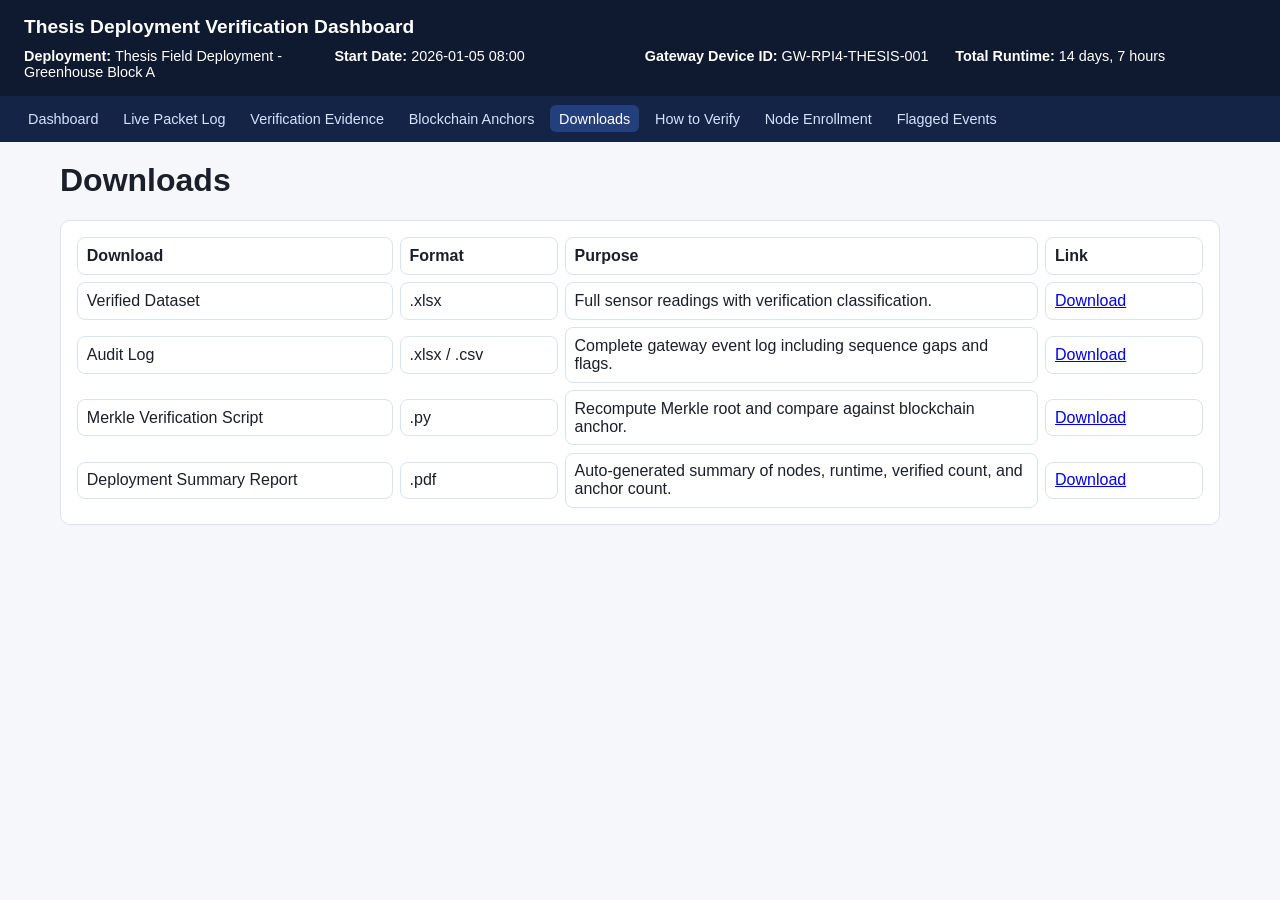
==== downloads.html @ 4d2313dc "Create multi-page thesis verification dashboard website" ====
<!DOCTYPE html>
<html lang="en">
<head>
  <meta charset="UTF-8" />
  <meta name="viewport" content="width=device-width, initial-scale=1.0" />
  <title>Downloads</title>
  <link rel="stylesheet" href="styles.css" />
</head>
<body>
  <header>
    <h2 class="site-title">Thesis Deployment Verification Dashboard</h2>
    <div class="meta-grid">
      <div><strong>Deployment:</strong> <span id="meta-name"></span></div>
      <div><strong>Start Date:</strong> <span id="meta-start"></span></div>
      <div><strong>Gateway Device ID:</strong> <span id="meta-gateway"></span></div>
      <div><strong>Total Runtime:</strong> <span id="meta-runtime"></span></div>
    </div>
  </header>

  <nav>
    <a href="index.html">Dashboard</a>
    <a href="packet-log.html">Live Packet Log</a>
    <a href="evidence.html">Verification Evidence</a>
    <a href="anchors.html">Blockchain Anchors</a>
    <a class="active" href="downloads.html">Downloads</a>
    <a href="how-to-verify.html">How to Verify</a>
    <a href="enrollment.html">Node Enrollment</a>
    <a href="flagged-events.html">Flagged Events</a>
  </nav>

  <main>
    <h1>Downloads</h1>

    <section class="section">
      <div class="download-grid">
        <div><strong>Download</strong></div>
        <div><strong>Format</strong></div>
        <div><strong>Purpose</strong></div>
        <div><strong>Link</strong></div>

        <div>Verified Dataset</div>
        <div>.xlsx</div>
        <div>Full sensor readings with verification classification.</div>
        <div><a href="#">Download</a></div>

        <div>Audit Log</div>
        <div>.xlsx / .csv</div>
        <div>Complete gateway event log including sequence gaps and flags.</div>
        <div><a href="#">Download</a></div>

        <div>Merkle Verification Script</div>
        <div>.py</div>
        <div>Recompute Merkle root and compare against blockchain anchor.</div>
        <div><a href="#">Download</a></div>

        <div>Deployment Summary Report</div>
        <div>.pdf</div>
        <div>Auto-generated summary of nodes, runtime, verified count, and anchor count.</div>
        <div><a href="#">Download</a></div>
      </div>
    </section>
  </main>

  <script src="app.js"></script>
</body>
</html>
---- styles.css ----
:root {
  --bg: #f5f7fb;
  --card: #ffffff;
  --text: #1b1f2a;
  --muted: #5f6b7a;
  --border: #dbe2ec;
  --green: #1f9d55;
  --green-bg: #e7f8ef;
  --yellow: #b7791f;
  --yellow-bg: #fff8e6;
  --red: #c53030;
  --red-bg: #fdecec;
  --gray: #6b7280;
  --gray-bg: #eef1f5;
  --blue: #1f4db8;
}

* { box-sizing: border-box; }
body {
  margin: 0;
  font-family: "Segoe UI", Tahoma, sans-serif;
  background: var(--bg);
  color: var(--text);
}

header {
  background: #0f1a30;
  color: #fff;
  padding: 1rem 1.5rem;
  position: sticky;
  top: 0;
  z-index: 10;
}

.site-title { margin: 0 0 0.6rem; font-size: 1.2rem; }
.meta-grid {
  display: grid;
  grid-template-columns: repeat(auto-fit, minmax(180px, 1fr));
  gap: 0.6rem;
  font-size: 0.9rem;
}

nav {
  background: #132447;
  padding: 0.6rem 1.2rem;
  display: flex;
  flex-wrap: wrap;
  gap: 0.45rem;
}
nav a {
  color: #d5e2ff;
  text-decoration: none;
  font-size: 0.9rem;
  padding: 0.35rem 0.55rem;
  border-radius: 6px;
}
nav a:hover,
nav a.active {
  background: #23407c;
  color: #fff;
}

main { padding: 1.25rem; max-width: 1200px; margin: 0 auto; }
h1 { margin-top: 0; }

.section {
  background: var(--card);
  border: 1px solid var(--border);
  border-radius: 10px;
  padding: 1rem;
  margin-bottom: 1rem;
}

.grid {
  display: grid;
  grid-template-columns: repeat(auto-fit, minmax(220px, 1fr));
  gap: 0.8rem;
}

.card {
  border: 1px solid var(--border);
  border-radius: 10px;
  padding: 0.8rem;
  background: #fff;
}

.badge {
  display: inline-block;
  font-size: 0.8rem;
  font-weight: 600;
  padding: 0.25rem 0.5rem;
  border-radius: 999px;
}
.badge.verified { color: var(--green); background: var(--green-bg); }
.badge.flagged { color: var(--yellow); background: var(--yellow-bg); }
.badge.rejected, .badge.failed { color: var(--red); background: var(--red-bg); }
.badge.ended { color: var(--gray); background: var(--gray-bg); }
.badge.active { color: var(--green); background: var(--green-bg); }

button {
  border: none;
  background: var(--blue);
  color: #fff;
  border-radius: 8px;
  padding: 0.55rem 0.9rem;
  font-size: 0.9rem;
  cursor: pointer;
}
button:hover { opacity: 0.92; }

.info-note {
  border-left: 4px solid #7aa2f7;
  background: #eef4ff;
  padding: 0.8rem;
  border-radius: 8px;
  color: #243b66;
}

.table-wrap { overflow-x: auto; }
table {
  width: 100%;
  border-collapse: collapse;
  font-size: 0.92rem;
}
th, td {
  border: 1px solid var(--border);
  padding: 0.55rem;
  text-align: left;
}
th { background: #edf2fb; }
tr.verified { background: #f1fcf5; }
tr.flagged { background: #fffaf0; }
tr.rejected { background: #fff2f2; }

.copyable {
  font-family: Consolas, monospace;
  font-size: 0.86rem;
  background: #f3f6fb;
  border: 1px solid var(--border);
  border-radius: 6px;
  padding: 0.15rem 0.35rem;
}

.download-grid {
  display: grid;
  grid-template-columns: 2fr 1fr 3fr 1fr;
  gap: 0.45rem;
  align-items: center;
}
.download-grid > div {
  background: #fff;
  border: 1px solid var(--border);
  border-radius: 8px;
  padding: 0.55rem;
}
@media (max-width: 860px) {
  .download-grid { grid-template-columns: 1fr; }
}
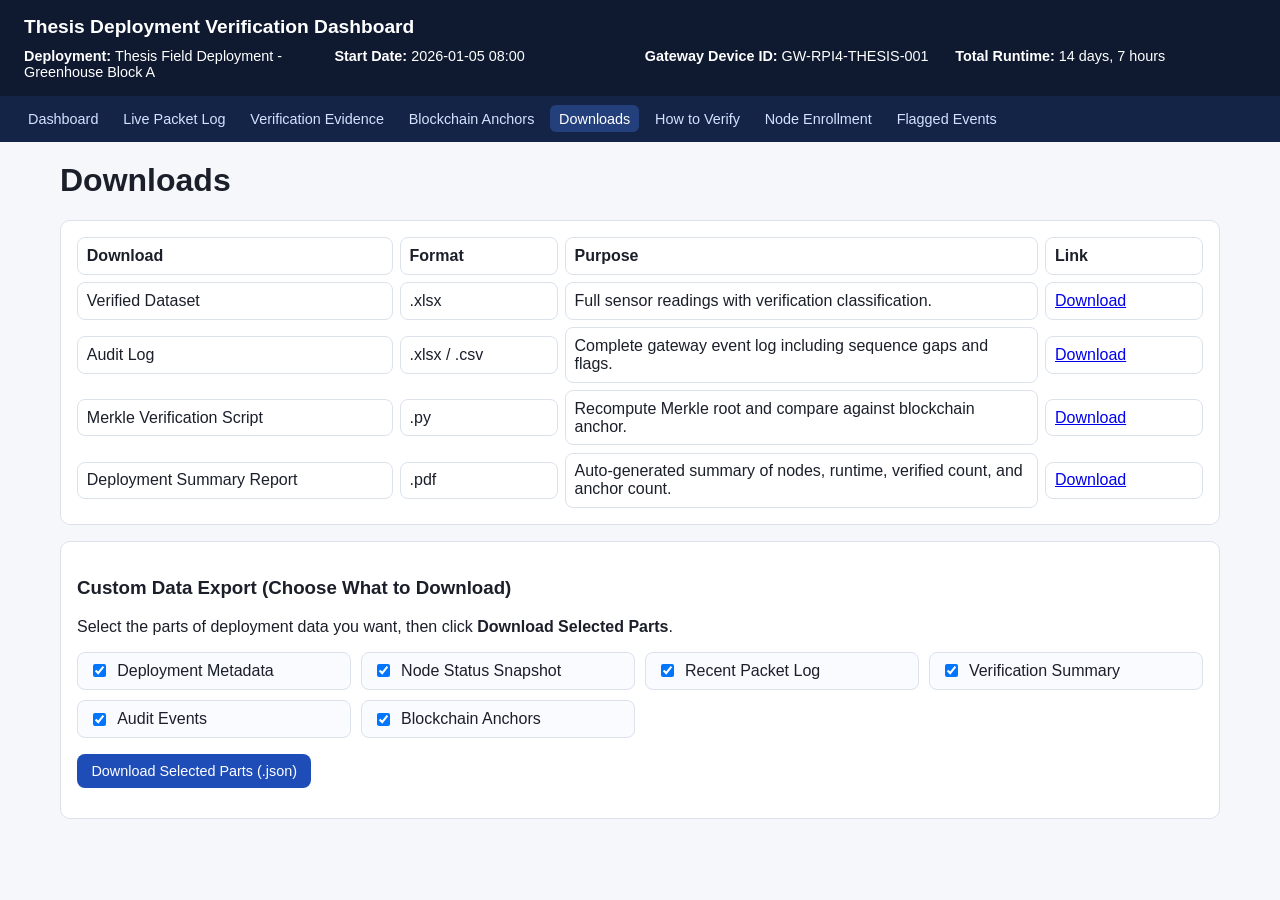
==== commit 1aa2df85: "Add selectable custom download sections on Downloads page" ====
--- a/downloads.html
+++ b/downloads.html
@@ -59,6 +59,26 @@
         <div><a href="#">Download</a></div>
       </div>
     </section>
+
+    <section class="section">
+      <h3>Custom Data Export (Choose What to Download)</h3>
+      <p>Select the parts of deployment data you want, then click <strong>Download Selected Parts</strong>.</p>
+
+      <div class="selection-grid" id="download-selection">
+        <label><input type="checkbox" value="deploymentMeta" checked /> Deployment Metadata</label>
+        <label><input type="checkbox" value="nodeStatus" checked /> Node Status Snapshot</label>
+        <label><input type="checkbox" value="packetLog" checked /> Recent Packet Log</label>
+        <label><input type="checkbox" value="verificationSummary" checked /> Verification Summary</label>
+        <label><input type="checkbox" value="auditLog" checked /> Audit Events</label>
+        <label><input type="checkbox" value="blockchainAnchors" checked /> Blockchain Anchors</label>
+      </div>
+
+      <div class="button-row">
+        <button id="download-selected-btn">Download Selected Parts (.json)</button>
+      </div>
+
+      <p id="download-message" class="helper-text"></p>
+    </section>
   </main>
 
   <script src="app.js"></script>
--- a/styles.css
+++ b/styles.css
@@ -156,3 +156,32 @@
 @media (max-width: 860px) {
   .download-grid { grid-template-columns: 1fr; }
 }
+
+.selection-grid {
+  display: grid;
+  grid-template-columns: repeat(auto-fit, minmax(220px, 1fr));
+  gap: 0.6rem;
+  margin: 0.75rem 0 1rem;
+}
+
+.selection-grid label {
+  background: #f9fbff;
+  border: 1px solid var(--border);
+  border-radius: 8px;
+  padding: 0.55rem 0.7rem;
+  display: flex;
+  gap: 0.5rem;
+  align-items: center;
+}
+
+.button-row {
+  display: flex;
+  gap: 0.6rem;
+  flex-wrap: wrap;
+}
+
+.helper-text {
+  font-size: 0.9rem;
+  color: var(--muted);
+  margin-top: 0.75rem;
+}
